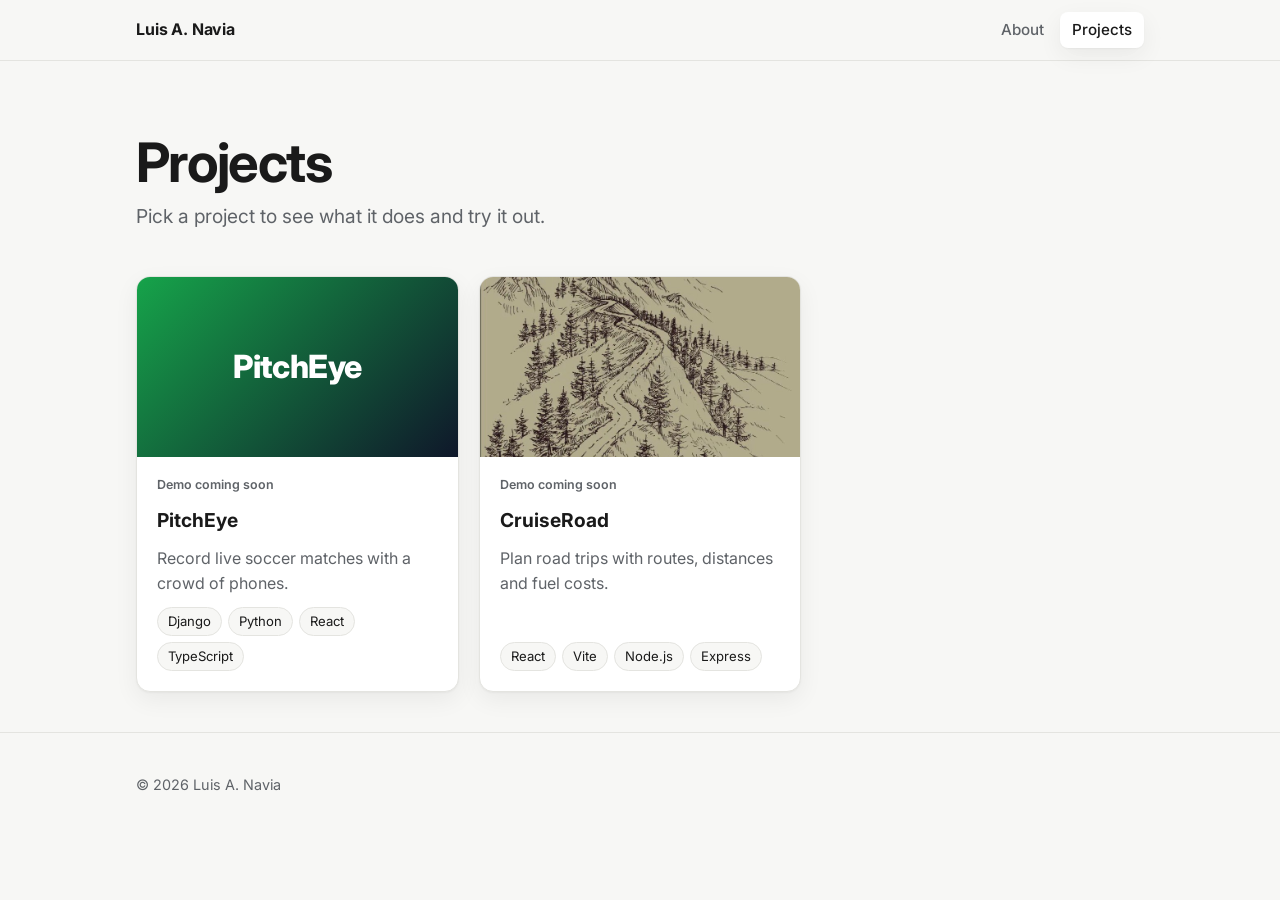
==== projects.html @ bdc3843f "Move site to repo root and add .gitignore Flatten portfolio/ into the repo root so the local folder " ====
<!doctype html>
<html lang="en">
<head>
  <meta charset="UTF-8" />
  <meta name="viewport" content="width=device-width, initial-scale=1.0" />
  <title>Projects — Luis A. Navia</title>
  <link rel="canonical" href="https://alfredonavia.com/projects" />
  <meta name="description" content="Projects by Luis A. Navia, including PitchEye and CruiseRoad." />
  <meta property="og:type" content="website" />
  <meta property="og:site_name" content="Luis A. Navia" />
  <meta property="og:title" content="Projects — Luis A. Navia" />
  <meta property="og:description" content="Projects by Luis A. Navia, including PitchEye and CruiseRoad." />
  <meta name="twitter:card" content="summary" />
  <link rel="icon" href="/favicon.svg" type="image/svg+xml" />
  <meta property="og:url" content="https://alfredonavia.com/projects" />
  <link rel="preconnect" href="https://fonts.googleapis.com" />
  <link rel="preconnect" href="https://fonts.gstatic.com" crossorigin />
  <link href="https://fonts.googleapis.com/css2?family=Inter:wght@400;500;600;700;800&display=swap" rel="stylesheet" />
  <link rel="stylesheet" href="css/style.css" />
</head>
<body data-page="projects">
  <main class="wrap" id="content"></main>
  <script src="js/data.js"></script>
  <script src="js/site.js"></script>
</body>
</html>
---- css/style.css ----
:root {
  --bg: #f7f7f5;
  --surface: #ffffff;
  --text: #1a1a1a;
  --muted: #5f6368;
  --border: #e4e4e0;
  --accent: #2563eb;
  --radius: 14px;
  --shadow: 0 1px 2px rgba(0, 0, 0, 0.04), 0 8px 24px rgba(0, 0, 0, 0.06);
  --max: 1040px;
}

@media (prefers-color-scheme: dark) {
  :root {
    --bg: #0f1012;
    --surface: #17181b;
    --text: #ececec;
    --muted: #9aa0a6;
    --border: #2a2c30;
    --accent: #60a5fa;
    --shadow: 0 1px 2px rgba(0, 0, 0, 0.3), 0 8px 24px rgba(0, 0, 0, 0.35);
  }
}

* { box-sizing: border-box; }

html { scroll-behavior: smooth; }

body {
  margin: 0;
  background: var(--bg);
  color: var(--text);
  font-family: "Inter", system-ui, -apple-system, "Segoe UI", sans-serif;
  line-height: 1.6;
  -webkit-font-smoothing: antialiased;
}

a { color: inherit; }

.wrap {
  max-width: var(--max);
  margin: 0 auto;
  padding: 0 16px;
}

/* Header */
.site-header {
  position: sticky;
  top: 0;
  z-index: 10;
  background: color-mix(in srgb, var(--bg) 85%, transparent);
  backdrop-filter: blur(10px);
  border-bottom: 1px solid var(--border);
}
.site-header .wrap {
  display: flex;
  align-items: center;
  justify-content: space-between;
  height: 60px;
}
.logo {
  font-weight: 700;
  text-decoration: none;
  letter-spacing: -0.01em;
}
.nav { display: flex; gap: 4px; }
.nav a {
  text-decoration: none;
  color: var(--muted);
  padding: 6px 12px;
  border-radius: 8px;
  font-size: 0.95rem;
  font-weight: 500;
}
.nav a:hover { color: var(--text); background: var(--border); }
.nav a.active { color: var(--text); background: var(--surface); box-shadow: var(--shadow); }

/* Buttons */
.btn {
  display: inline-flex;
  align-items: center;
  gap: 8px;
  padding: 10px 18px;
  border-radius: 10px;
  border: 1px solid var(--border);
  background: var(--surface);
  color: var(--text);
  text-decoration: none;
  font-weight: 600;
  font-size: 0.95rem;
  cursor: pointer;
}
.btn:hover { border-color: var(--muted); }
.btn.primary { background: var(--text); color: var(--bg); border-color: var(--text); }
.btn.primary:hover { opacity: 0.88; }
.btn[aria-disabled="true"] { opacity: 0.45; pointer-events: none; }
.btn-row { display: flex; flex-wrap: wrap; gap: 10px; }

/* Hero */
.hero { padding: 72px 0 40px; }
.hero h1 {
  font-size: clamp(2.2rem, 6vw, 3.4rem);
  line-height: 1.1;
  letter-spacing: -0.03em;
  margin: 0 0 8px;
}
.hero .title { font-size: 1.2rem; color: var(--muted); margin: 0 0 20px; }
.hero .summary { max-width: 640px; font-size: 1.05rem; margin: 0 0 28px; }
.meta { color: var(--muted); font-size: 0.95rem; margin-bottom: 24px; }
.meta span + span::before { content: "·"; margin: 0 8px; }

/* Sections */
section { padding: 32px 0; }
section h2 {
  font-size: 0.8rem;
  text-transform: uppercase;
  letter-spacing: 0.12em;
  color: var(--muted);
  margin: 0 0 16px;
}

.card {
  background: var(--surface);
  border: 1px solid var(--border);
  border-radius: var(--radius);
  padding: 22px 24px;
  box-shadow: var(--shadow);
}
.stack > * + * { margin-top: 12px; }

.entry-head {
  display: flex;
  justify-content: space-between;
  flex-wrap: wrap;
  gap: 4px 16px;
}
.entry-head h3 { margin: 0; font-size: 1.05rem; }
.entry-head .dates { color: var(--muted); font-size: 0.9rem; }
.entry-org { color: var(--muted); margin: 2px 0 8px; }
.entry ul { margin: 0; padding-left: 20px; }

.skills { display: grid; grid-template-columns: repeat(auto-fit, minmax(220px, 1fr)); gap: 12px; }
.skills h3 { margin: 0 0 10px; font-size: 0.95rem; }

.tags { display: flex; flex-wrap: wrap; gap: 6px; padding: 0; margin: 0; list-style: none; }
.tags li {
  font-size: 0.82rem;
  padding: 3px 10px;
  border-radius: 999px;
  background: var(--bg);
  border: 1px solid var(--border);
}

/* Project grid */
.projects-grid {
  display: grid;
  grid-template-columns: repeat(auto-fill, minmax(300px, 1fr));
  gap: 20px;
}
.project-card {
  display: flex;
  flex-direction: column;
  background: var(--surface);
  border: 1px solid var(--border);
  border-radius: var(--radius);
  overflow: hidden;
  text-decoration: none;
  box-shadow: var(--shadow);
  transition: transform 0.15s ease, border-color 0.15s ease;
}
.project-card:hover { transform: translateY(-3px); border-color: var(--muted); }
.project-cover {
  aspect-ratio: 16 / 9;
  background: var(--accent);
  background-size: cover;
  background-position: center;
  display: grid;
  place-items: center;
  color: #fff;
  font-size: 2rem;
  font-weight: 800;
  letter-spacing: -0.02em;
}
.project-body { padding: 18px 20px 20px; display: flex; flex-direction: column; gap: 10px; flex: 1; }
.project-body h3 { margin: 0; font-size: 1.2rem; }
.project-body p { margin: 0; color: var(--muted); }
.project-body .tags { margin-top: auto; }
.status {
  font-size: 0.78rem;
  font-weight: 600;
  color: var(--muted);
}
.status.live { color: #16a34a; }

/* Project detail */
.back { display: inline-block; margin: 28px 0 0; color: var(--muted); text-decoration: none; }
.back:hover { color: var(--text); }
.detail-hero { padding: 24px 0 8px; }
.detail-hero h1 { font-size: clamp(2rem, 5vw, 2.8rem); margin: 0 0 6px; letter-spacing: -0.02em; }
.detail-hero .tagline { color: var(--muted); font-size: 1.15rem; margin: 0 0 20px; }
.detail-grid { display: grid; grid-template-columns: 2fr 1fr; gap: 20px; }
@media (max-width: 760px) { .detail-grid { grid-template-columns: 1fr; } }
.detail-grid ul { margin: 0; padding-left: 20px; }

.demo-frame {
  width: 100%;
  height: 70vh;
  min-height: 420px;
  border: 1px solid var(--border);
  border-radius: var(--radius);
  background: var(--surface);
}
.demo-empty {
  text-align: center;
  color: var(--muted);
  padding: 40px 24px;
}

.site-footer { padding: 40px 0; color: var(--muted); font-size: 0.9rem; border-top: 1px solid var(--border); margin-top: 40px; }
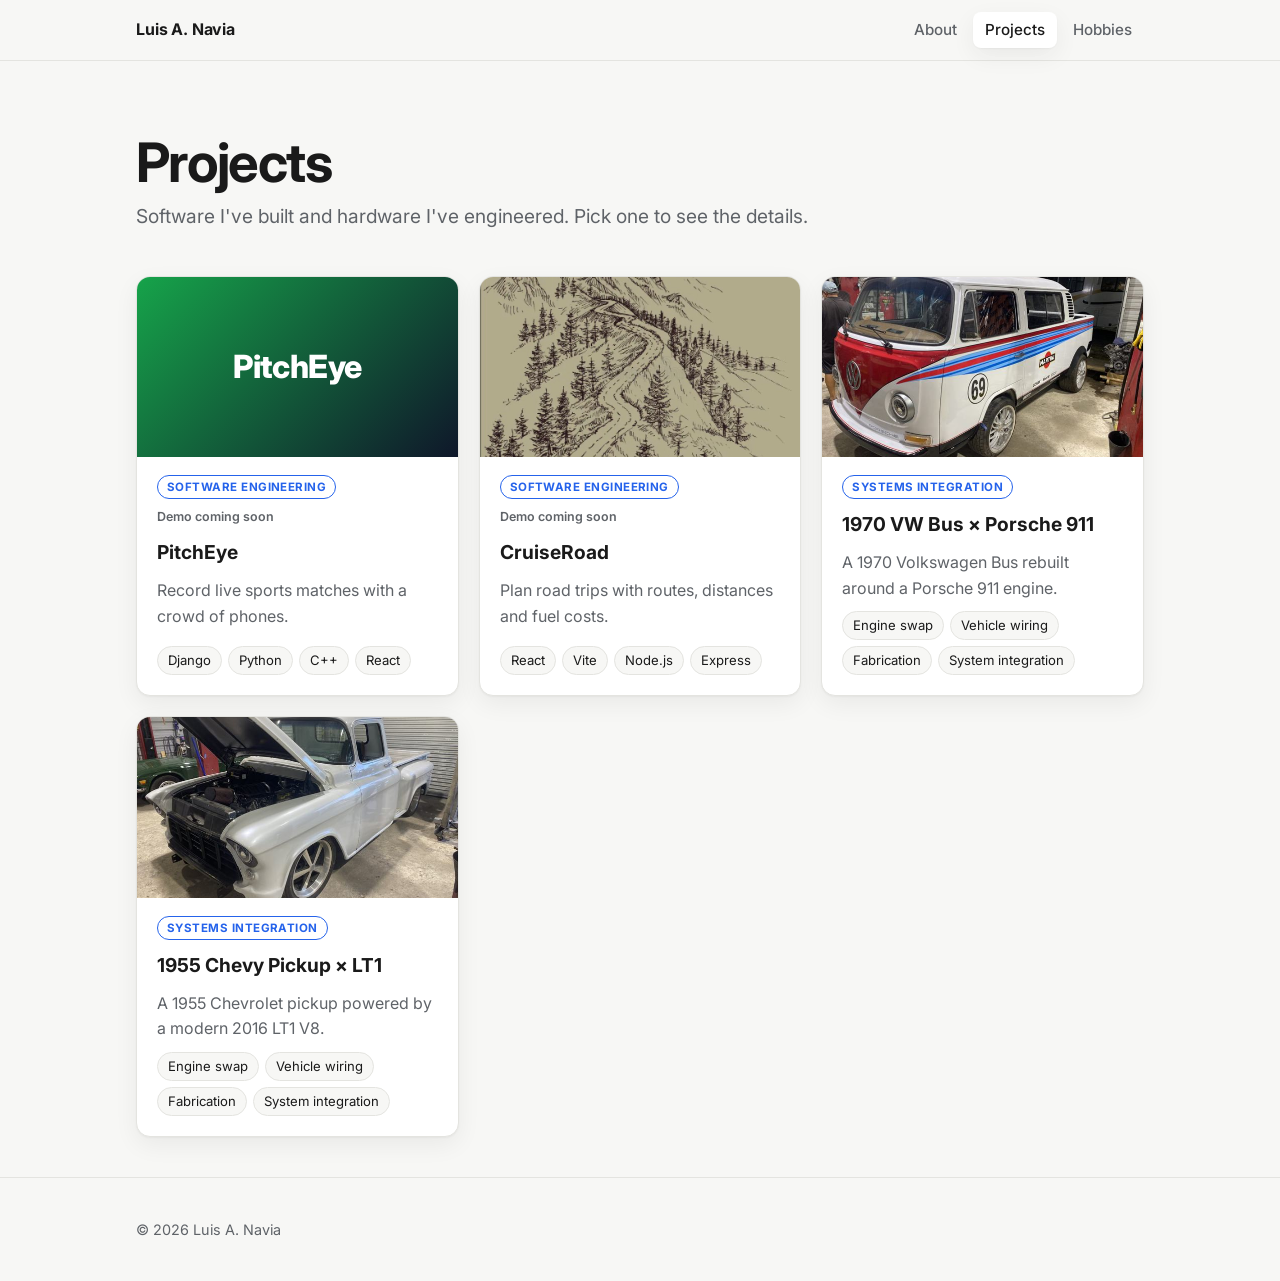
==== commit 88af6d90: "Updating content" ====
--- a/projects.html
+++ b/projects.html
@@ -5,11 +5,11 @@
   <meta name="viewport" content="width=device-width, initial-scale=1.0" />
   <title>Projects — Luis A. Navia</title>
   <link rel="canonical" href="https://alfredonavia.com/projects" />
-  <meta name="description" content="Projects by Luis A. Navia, including PitchEye and CruiseRoad." />
+  <meta name="description" content="Projects by Luis A. Navia: software (PitchEye, CruiseRoad) and custom vehicle builds." />
   <meta property="og:type" content="website" />
   <meta property="og:site_name" content="Luis A. Navia" />
   <meta property="og:title" content="Projects — Luis A. Navia" />
-  <meta property="og:description" content="Projects by Luis A. Navia, including PitchEye and CruiseRoad." />
+  <meta property="og:description" content="Projects by Luis A. Navia: software (PitchEye, CruiseRoad) and custom vehicle builds." />
   <meta name="twitter:card" content="summary" />
   <link rel="icon" href="/favicon.svg" type="image/svg+xml" />
   <meta property="og:url" content="https://alfredonavia.com/projects" />
--- a/css/style.css
+++ b/css/style.css
@@ -191,6 +191,19 @@
   color: var(--muted);
 }
 .status.live { color: #16a34a; }
+.card-labels { display: flex; flex-wrap: wrap; align-items: center; gap: 8px; }
+.category {
+  display: inline-block;
+  font-size: 0.72rem;
+  font-weight: 700;
+  letter-spacing: 0.04em;
+  text-transform: uppercase;
+  color: var(--accent);
+  border: 1px solid currentColor;
+  border-radius: 999px;
+  padding: 2px 9px;
+}
+.detail-hero .category { margin-bottom: 10px; }
 
 /* Project detail */
 .back { display: inline-block; margin: 28px 0 0; color: var(--muted); text-decoration: none; }
@@ -217,3 +230,118 @@
 }
 
 .site-footer { padding: 40px 0; color: var(--muted); font-size: 0.9rem; border-top: 1px solid var(--border); margin-top: 40px; }
+
+/* ---------- Hobbies: overview tiles + one section per hobby ---------- */
+.hobby-overview {
+  display: grid;
+  grid-template-columns: repeat(auto-fit, minmax(220px, 1fr));
+  gap: 16px;
+}
+.hobby-tile {
+  position: relative;
+  display: block;
+  aspect-ratio: 4 / 3;
+  border-radius: var(--radius);
+  overflow: hidden;
+  color: #fff;
+  text-decoration: none;
+  box-shadow: var(--shadow);
+  background: var(--tile-accent);
+}
+.hobby-tile-img {
+  position: absolute;
+  inset: 0;
+  background-size: cover;
+  background-position: center 25%;
+  transition: transform 0.3s ease;
+}
+.hobby-tile:hover .hobby-tile-img { transform: scale(1.04); }
+.hobby-tile-body {
+  position: absolute;
+  inset: auto 0 0 0;
+  padding: 40px 16px 14px;
+  background: linear-gradient(transparent, rgba(0, 0, 0, 0.75));
+}
+.hobby-tile-body h3 { margin: 0; font-size: 1.3rem; }
+.hobby-tile-body span { font-size: 0.85rem; opacity: 0.85; }
+
+.hobby { scroll-margin-top: 80px; }
+.hobby-head { border-left: 4px solid var(--accent); padding-left: 14px; margin-bottom: 16px; }
+.hobby .hobby-head h2 { margin: 0 0 4px; font-size: 1.6rem; text-transform: none; letter-spacing: -0.01em; color: var(--text); }
+.hobby-head p { margin: 0 0 10px; color: var(--muted); max-width: 680px; }
+
+/* ---------- Gallery grid (hobbies and project pages) ---------- */
+.media-grid {
+  display: grid;
+  grid-template-columns: repeat(auto-fill, minmax(200px, 1fr));
+  gap: 10px;
+}
+.media-item {
+  margin: 0;
+  aspect-ratio: 4 / 3;
+  border-radius: 10px;
+  overflow: hidden;
+  background: var(--border);
+}
+.media-item img,
+.media-item video { width: 100%; height: 100%; object-fit: cover; object-position: center 30%; display: block; }
+.media-item video { background: #000; }
+.media-open { all: unset; display: block; width: 100%; height: 100%; cursor: zoom-in; }
+.media-open:focus-visible { outline: 3px solid var(--accent); outline-offset: -3px; }
+.media-open img { transition: transform 0.25s ease; }
+.media-open:hover img { transform: scale(1.04); }
+
+/* ---------- Lightbox ---------- */
+.lightbox {
+  position: fixed;
+  inset: 0;
+  z-index: 100;
+  display: flex;
+  align-items: center;
+  justify-content: center;
+  gap: 8px;
+  padding: 16px;
+  background: rgba(0, 0, 0, 0.9);
+}
+.lightbox[hidden] { display: none; }
+.lightbox figure { margin: 0; max-width: min(1200px, 100%); text-align: center; }
+.lightbox img { max-width: 100%; max-height: 82vh; border-radius: 8px; }
+.lightbox figcaption { color: #ddd; margin-top: 10px; font-size: 0.95rem; }
+.lightbox button {
+  background: rgba(255, 255, 255, 0.12);
+  color: #fff;
+  border: 0;
+  border-radius: 999px;
+  width: 44px;
+  height: 44px;
+  font-size: 1.6rem;
+  line-height: 1;
+  cursor: pointer;
+  flex: none;
+}
+.lightbox button:hover { background: rgba(255, 255, 255, 0.25); }
+.lightbox button[hidden] { display: none; }
+.lb-close { position: absolute; top: 16px; right: 16px; }
+@media (max-width: 640px) {
+  .hobby-overview { grid-template-columns: repeat(3, 1fr); gap: 8px; }
+  .hobby-tile { aspect-ratio: 3 / 4; }
+  .hobby-tile-body { padding: 24px 8px 8px; }
+  .hobby-tile-body h3 { font-size: 0.95rem; }
+  .hobby-tile-body span { display: none; }
+  .media-grid { grid-template-columns: repeat(2, 1fr); gap: 8px; }
+  .lb-prev, .lb-next { position: absolute; bottom: 24px; }
+  .lb-prev { left: calc(50% - 56px); }
+  .lb-next { right: calc(50% - 56px); }
+}
+
+/* ---------- Embedded video (e.g. PitchEye field test) ---------- */
+.field-test p { margin-top: 0; max-width: 680px; }
+.video-embed {
+  position: relative;
+  aspect-ratio: 16 / 9;
+  margin: 0 0 16px;
+  border-radius: 10px;
+  overflow: hidden;
+  background: #000;
+}
+.video-embed iframe { position: absolute; inset: 0; width: 100%; height: 100%; border: 0; }
